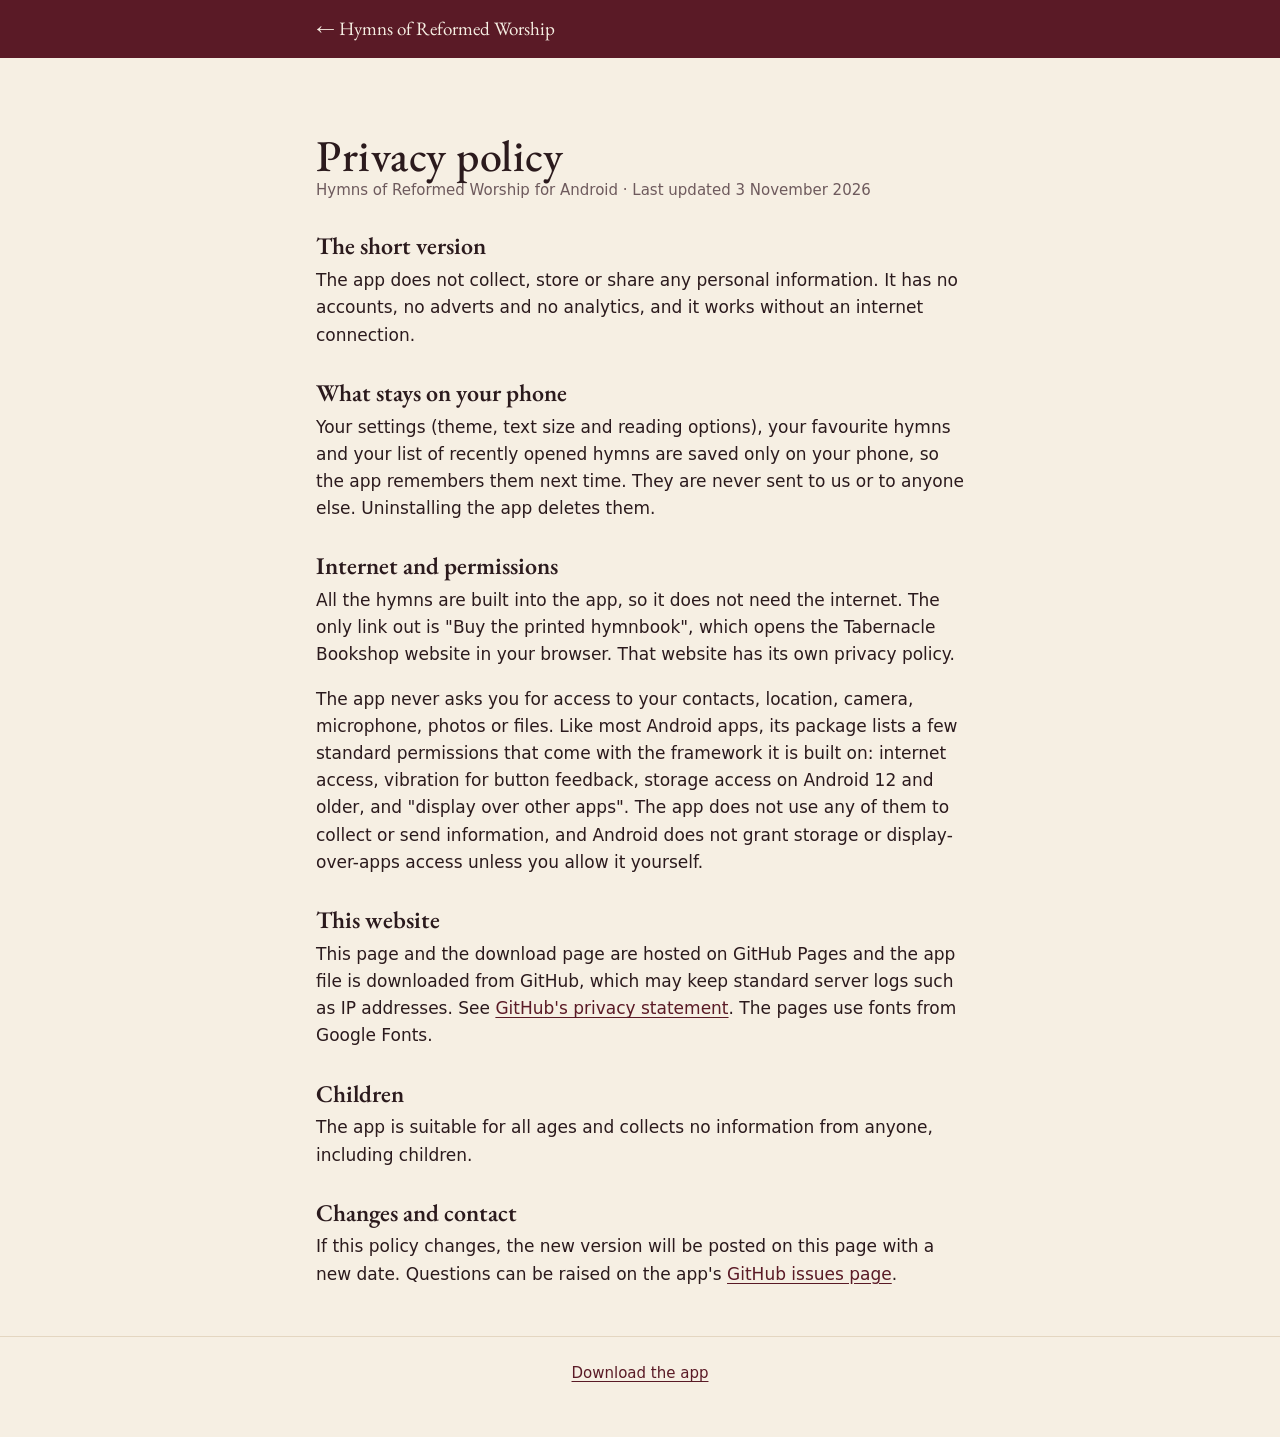
==== privacy.html @ fc136c8a "Add a one-page download website for the Android app site/ holds the download page, a privacy policy," ====
<!doctype html>
<html lang="en">
<head>
  <meta charset="utf-8">
  <meta name="viewport" content="width=device-width, initial-scale=1">
  <title>Privacy Policy · Hymns of Reformed Worship</title>
  <meta name="theme-color" content="#5A1A26">
  <link rel="icon" href="favicon.svg" type="image/svg+xml">
  <link rel="preconnect" href="https://fonts.googleapis.com">
  <link rel="preconnect" href="https://fonts.gstatic.com" crossorigin>
  <link href="https://fonts.googleapis.com/css2?family=EB+Garamond:ital,wght@0,400;0,500;0,600;1,400&display=swap" rel="stylesheet">
  <link rel="stylesheet" href="style.css">
</head>
<body>
  <header class="bar">
    <div class="wrap"><a href="./">← Hymns of Reformed Worship</a></div>
  </header>

  <main>
    <section class="wrap prose">
      <h1 class="page-title">Privacy policy</h1>
      <p class="meta-line">Hymns of Reformed Worship for Android · Last updated 3 November 2026</p>

      <h2>The short version</h2>
      <p>The app does not collect, store or share any personal information. It has no accounts, no adverts and no analytics, and it works without an internet connection.</p>

      <h2>What stays on your phone</h2>
      <p>Your settings (theme, text size and reading options), your favourite hymns and your list of recently opened hymns are saved only on your phone, so the app remembers them next time. They are never sent to us or to anyone else. Uninstalling the app deletes them.</p>

      <h2>Internet and permissions</h2>
      <p>All the hymns are built into the app, so it does not need the internet. The only link out is "Buy the printed hymnbook", which opens the Tabernacle Bookshop website in your browser. That website has its own privacy policy.</p>
      <p>The app never asks you for access to your contacts, location, camera, microphone, photos or files. Like most Android apps, its package lists a few standard permissions that come with the framework it is built on: internet access, vibration for button feedback, storage access on Android 12 and older, and "display over other apps". The app does not use any of them to collect or send information, and Android does not grant storage or display-over-apps access unless you allow it yourself.</p>

      <h2>This website</h2>
      <p>This page and the download page are hosted on GitHub Pages and the app file is downloaded from GitHub, which may keep standard server logs such as IP addresses. See <a href="https://docs.github.com/en/site-policy/privacy-policies/github-general-privacy-statement">GitHub's privacy statement</a>. The pages use fonts from Google Fonts.</p>

      <h2>Children</h2>
      <p>The app is suitable for all ages and collects no information from anyone, including children.</p>

      <h2>Changes and contact</h2>
      <p>If this policy changes, the new version will be posted on this page with a new date. Questions can be raised on the app's <a href="https://github.com/venson01/horw_mobile/issues">GitHub issues page</a>.</p>
    </section>
  </main>

  <footer>
    <div class="wrap"><p><a href="./">Download the app</a></p></div>
  </footer>
</body>
</html>
---- style.css ----
:root {
  --burgundy: #5A1A26;
  --burgundy-deep: #2A0B11;
  --gold: #D9B25F;
  --cream: #F6EFE3;

  --bg: var(--cream);
  --surface: #FFFBF4;
  --text: #2B1A1D;
  --muted: #6E5A5D;
  --accent: var(--burgundy);
  --border: #E4D6C1;

  --serif: "EB Garamond", Georgia, "Times New Roman", serif;
  --sans: system-ui, -apple-system, "Segoe UI", Roboto, sans-serif;
}

@media (prefers-color-scheme: dark) {
  :root {
    --bg: #1A0E10;
    --surface: #24151A;
    --text: #F1E6D6;
    --muted: #BBA9A0;
    --accent: var(--gold);
    --border: #3B262B;
  }
}

* { box-sizing: border-box; }

html { -webkit-text-size-adjust: 100%; }

body {
  margin: 0;
  background: var(--bg);
  color: var(--text);
  font-family: var(--sans);
  font-size: 17px;
  line-height: 1.6;
}

a { color: var(--accent); text-underline-offset: 3px; }

.wrap {
  max-width: 680px;
  margin: 0 auto;
  padding: 0 16px;
}

/* Hero */
.hero {
  background: radial-gradient(120% 90% at 50% 0%, #6E2331 0%, var(--burgundy) 55%, var(--burgundy-deep) 100%);
  color: var(--cream);
  text-align: center;
  padding: 56px 0 48px;
}

.emblem {
  width: 96px;
  height: auto;
  color: var(--gold);
  display: block;
  margin: 0 auto 20px;
}

h1 {
  font-family: var(--serif);
  font-weight: 500;
  font-size: 52px;
  line-height: 1;
  margin: 0;
  letter-spacing: 0.5px;
}

h1 span {
  display: block;
  font-family: var(--sans);
  font-size: 13px;
  font-weight: 600;
  letter-spacing: 3.5px;
  text-transform: uppercase;
  color: var(--gold);
  margin-top: 12px;
}

.tagline {
  font-family: var(--serif);
  font-size: 22px;
  line-height: 1.4;
  max-width: 30ch;
  margin: 24px auto 32px;
  opacity: 0.92;
}

.download {
  display: inline-flex;
  align-items: center;
  gap: 10px;
  background: var(--gold);
  color: var(--burgundy-deep);
  font-weight: 650;
  font-size: 18px;
  text-decoration: none;
  padding: 16px 28px;
  border-radius: 999px;
  box-shadow: 0 6px 20px rgba(0, 0, 0, 0.25);
  transition: transform 0.15s ease, box-shadow 0.15s ease;
}

.download svg { width: 22px; height: 22px; }

.download:hover { transform: translateY(-1px); box-shadow: 0 8px 24px rgba(0, 0, 0, 0.3); }

.download:focus-visible { outline: 3px solid var(--cream); outline-offset: 3px; }

.meta {
  margin: 16px 0 0;
  font-size: 15px;
  color: rgba(246, 239, 227, 0.8);
}

.meta.small { margin-top: 6px; font-size: 14px; }

.meta a { color: var(--gold); }

/* Sections */
main section { padding-top: 44px; }

main section:first-child { padding-top: 72px; }

/* Screenshots: a swipeable strip on phones, a row of four on wide screens */
.shots {
  display: flex;
  gap: 16px;
  max-width: 1040px;
  margin: 0 auto;
  padding: 4px 16px 16px;
  overflow-x: auto;
  scroll-snap-type: x mandatory;
  scrollbar-width: none;
}

.shots::-webkit-scrollbar { display: none; }

.shots figure {
  flex: 0 0 62%;
  max-width: 240px;
  margin: 0;
  scroll-snap-align: center;
}

.shots img {
  display: block;
  width: 100%;
  height: auto;
  border-radius: 22px;
  border: 1px solid var(--border);
  box-shadow: 0 10px 28px rgba(43, 26, 29, 0.18);
}

.shots figcaption {
  margin-top: 12px;
  text-align: center;
  font-size: 14px;
  color: var(--muted);
}

@media (min-width: 1000px) {
  .shots { justify-content: center; overflow: visible; }
  .shots figure { flex: 1 1 0; }
}

h2 {
  font-family: var(--serif);
  font-weight: 600;
  font-size: 30px;
  line-height: 1.2;
  margin: 0 0 14px;
}

.features, .steps { padding-left: 0; margin: 0; }

.features { list-style: none; }

.features li {
  padding: 12px 0 12px 22px;
  border-bottom: 1px solid var(--border);
  position: relative;
}

.features li::before {
  content: "";
  position: absolute;
  left: 2px;
  top: 22px;
  width: 7px;
  height: 7px;
  border-radius: 50%;
  background: var(--gold);
}

.features li:last-child { border-bottom: 0; }

.steps {
  list-style: none;
  counter-reset: step;
}

.steps li {
  counter-increment: step;
  position: relative;
  background: var(--surface);
  border: 1px solid var(--border);
  border-radius: 14px;
  padding: 14px 16px 14px 60px;
  margin-bottom: 10px;
}

.steps li::before {
  content: counter(step);
  position: absolute;
  left: 16px;
  top: 13px;
  width: 30px;
  height: 30px;
  border-radius: 50%;
  background: var(--burgundy);
  color: var(--gold);
  font-family: var(--serif);
  font-size: 18px;
  font-weight: 600;
  display: grid;
  place-items: center;
}

.note { color: var(--muted); font-size: 15px; }

.book {
  display: inline-block;
  border: 1.5px solid var(--accent);
  border-radius: 999px;
  padding: 10px 18px;
  text-decoration: none;
  font-weight: 600;
  font-size: 15px;
}

.verse {
  text-align: center;
  padding-bottom: 8px;
}

.verse p {
  font-family: var(--serif);
  font-style: italic;
  font-size: 24px;
  margin: 0;
}

.verse cite {
  font-style: normal;
  font-size: 13px;
  letter-spacing: 2.5px;
  text-transform: uppercase;
  color: var(--muted);
}

/* Footer */
footer {
  margin-top: 48px;
  border-top: 1px solid var(--border);
  padding: 24px 0 40px;
  font-size: 15px;
  color: var(--muted);
  text-align: center;
}

footer p { margin: 0 0 12px; }

.fingerprint { font-size: 13px; }

.fingerprint code {
  font-size: 11.5px;
  word-break: break-all;
  color: var(--text);
}

/* Privacy page */
.bar {
  background: var(--burgundy);
  padding: 14px 0;
}

.bar a {
  color: var(--cream);
  text-decoration: none;
  font-family: var(--serif);
  font-size: 19px;
}

.page-title {
  font-size: 44px;
  font-weight: 500;
  margin-top: 4px;
}

.meta-line { color: var(--muted); font-size: 15px; margin-top: 10px; }

.prose h2 { font-size: 24px; margin-top: 30px; margin-bottom: 6px; }

.prose p { margin-top: 0; }

@media (max-width: 420px) {
  h1 { font-size: 44px; }
  .tagline { font-size: 20px; }
  .hero { padding-top: 44px; }
}
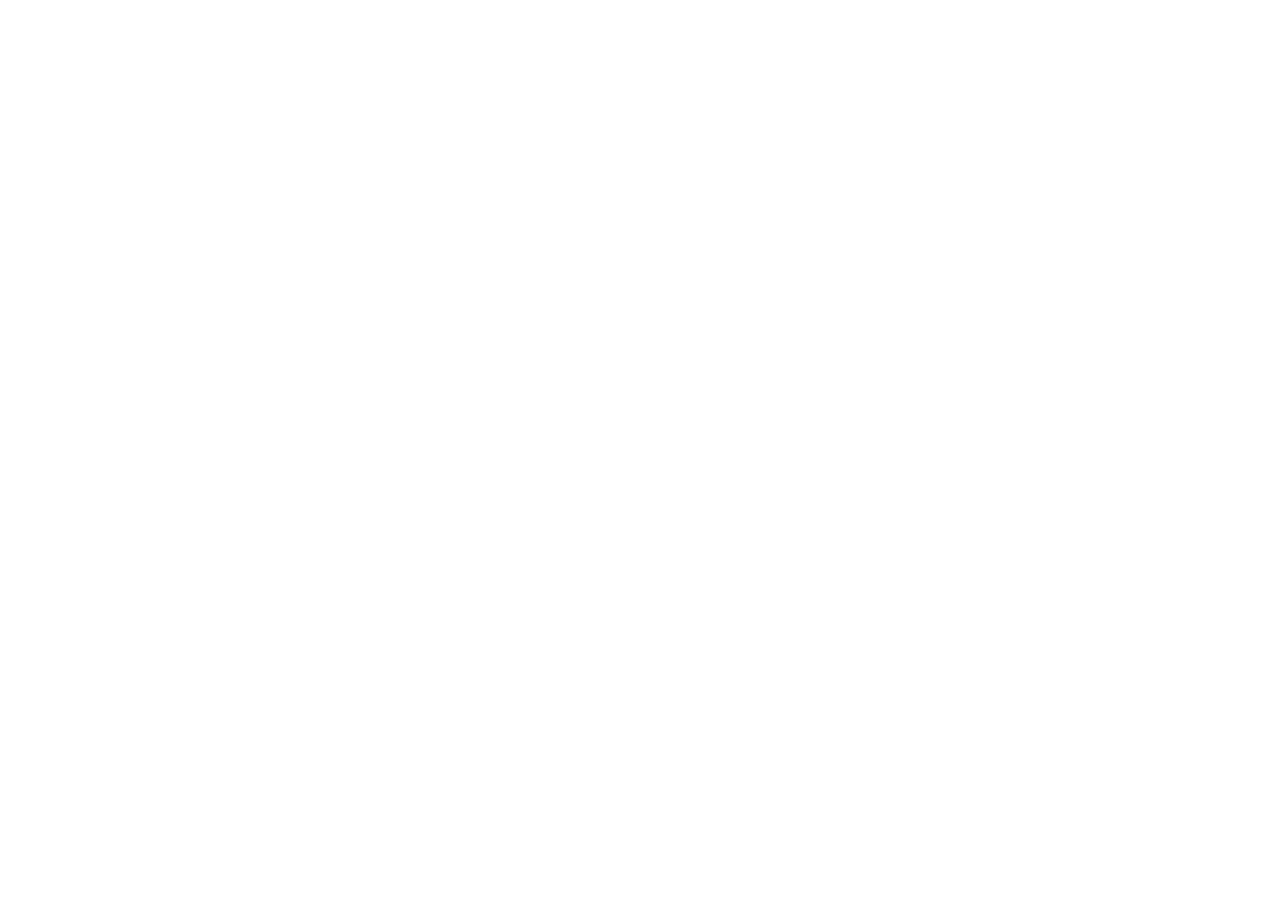
==== commit 672920d2: "Forward the GitHub Pages address to horw.vercel.app The download page now lives on Vercel. This repo" ====
--- a/privacy.html
+++ b/privacy.html
@@ -2,48 +2,12 @@
 <html lang="en">
 <head>
   <meta charset="utf-8">
-  <meta name="viewport" content="width=device-width, initial-scale=1">
-  <title>Privacy Policy · Hymns of Reformed Worship</title>
-  <meta name="theme-color" content="#5A1A26">
-  <link rel="icon" href="favicon.svg" type="image/svg+xml">
-  <link rel="preconnect" href="https://fonts.googleapis.com">
-  <link rel="preconnect" href="https://fonts.gstatic.com" crossorigin>
-  <link href="https://fonts.googleapis.com/css2?family=EB+Garamond:ital,wght@0,400;0,500;0,600;1,400&display=swap" rel="stylesheet">
-  <link rel="stylesheet" href="style.css">
+  <title>Hymns of Reformed Worship</title>
+  <link rel="canonical" href="https://horw.vercel.app/privacy.html">
+  <meta http-equiv="refresh" content="0; url=https://horw.vercel.app/privacy.html">
+  <script>location.replace("https://horw.vercel.app/privacy.html" + location.hash);</script>
 </head>
 <body>
-  <header class="bar">
-    <div class="wrap"><a href="./">← Hymns of Reformed Worship</a></div>
-  </header>
-
-  <main>
-    <section class="wrap prose">
-      <h1 class="page-title">Privacy policy</h1>
-      <p class="meta-line">Hymns of Reformed Worship for Android · Last updated 3 November 2026</p>
-
-      <h2>The short version</h2>
-      <p>The app does not collect, store or share any personal information. It has no accounts, no adverts and no analytics, and it works without an internet connection.</p>
-
-      <h2>What stays on your phone</h2>
-      <p>Your settings (theme, text size and reading options), your favourite hymns and your list of recently opened hymns are saved only on your phone, so the app remembers them next time. They are never sent to us or to anyone else. Uninstalling the app deletes them.</p>
-
-      <h2>Internet and permissions</h2>
-      <p>All the hymns are built into the app, so it does not need the internet. The only link out is "Buy the printed hymnbook", which opens the Tabernacle Bookshop website in your browser. That website has its own privacy policy.</p>
-      <p>The app never asks you for access to your contacts, location, camera, microphone, photos or files. Like most Android apps, its package lists a few standard permissions that come with the framework it is built on: internet access, vibration for button feedback, storage access on Android 12 and older, and "display over other apps". The app does not use any of them to collect or send information, and Android does not grant storage or display-over-apps access unless you allow it yourself.</p>
-
-      <h2>This website</h2>
-      <p>This page and the download page are hosted on GitHub Pages and the app file is downloaded from GitHub, which may keep standard server logs such as IP addresses. See <a href="https://docs.github.com/en/site-policy/privacy-policies/github-general-privacy-statement">GitHub's privacy statement</a>. The pages use fonts from Google Fonts.</p>
-
-      <h2>Children</h2>
-      <p>The app is suitable for all ages and collects no information from anyone, including children.</p>
-
-      <h2>Changes and contact</h2>
-      <p>If this policy changes, the new version will be posted on this page with a new date. Questions can be raised on the app's <a href="https://github.com/venson01/horw_mobile/issues">GitHub issues page</a>.</p>
-    </section>
-  </main>
-
-  <footer>
-    <div class="wrap"><p><a href="./">Download the app</a></p></div>
-  </footer>
+  <p>This page has moved to <a href="https://horw.vercel.app/privacy.html">horw.vercel.app</a>.</p>
 </body>
 </html>
